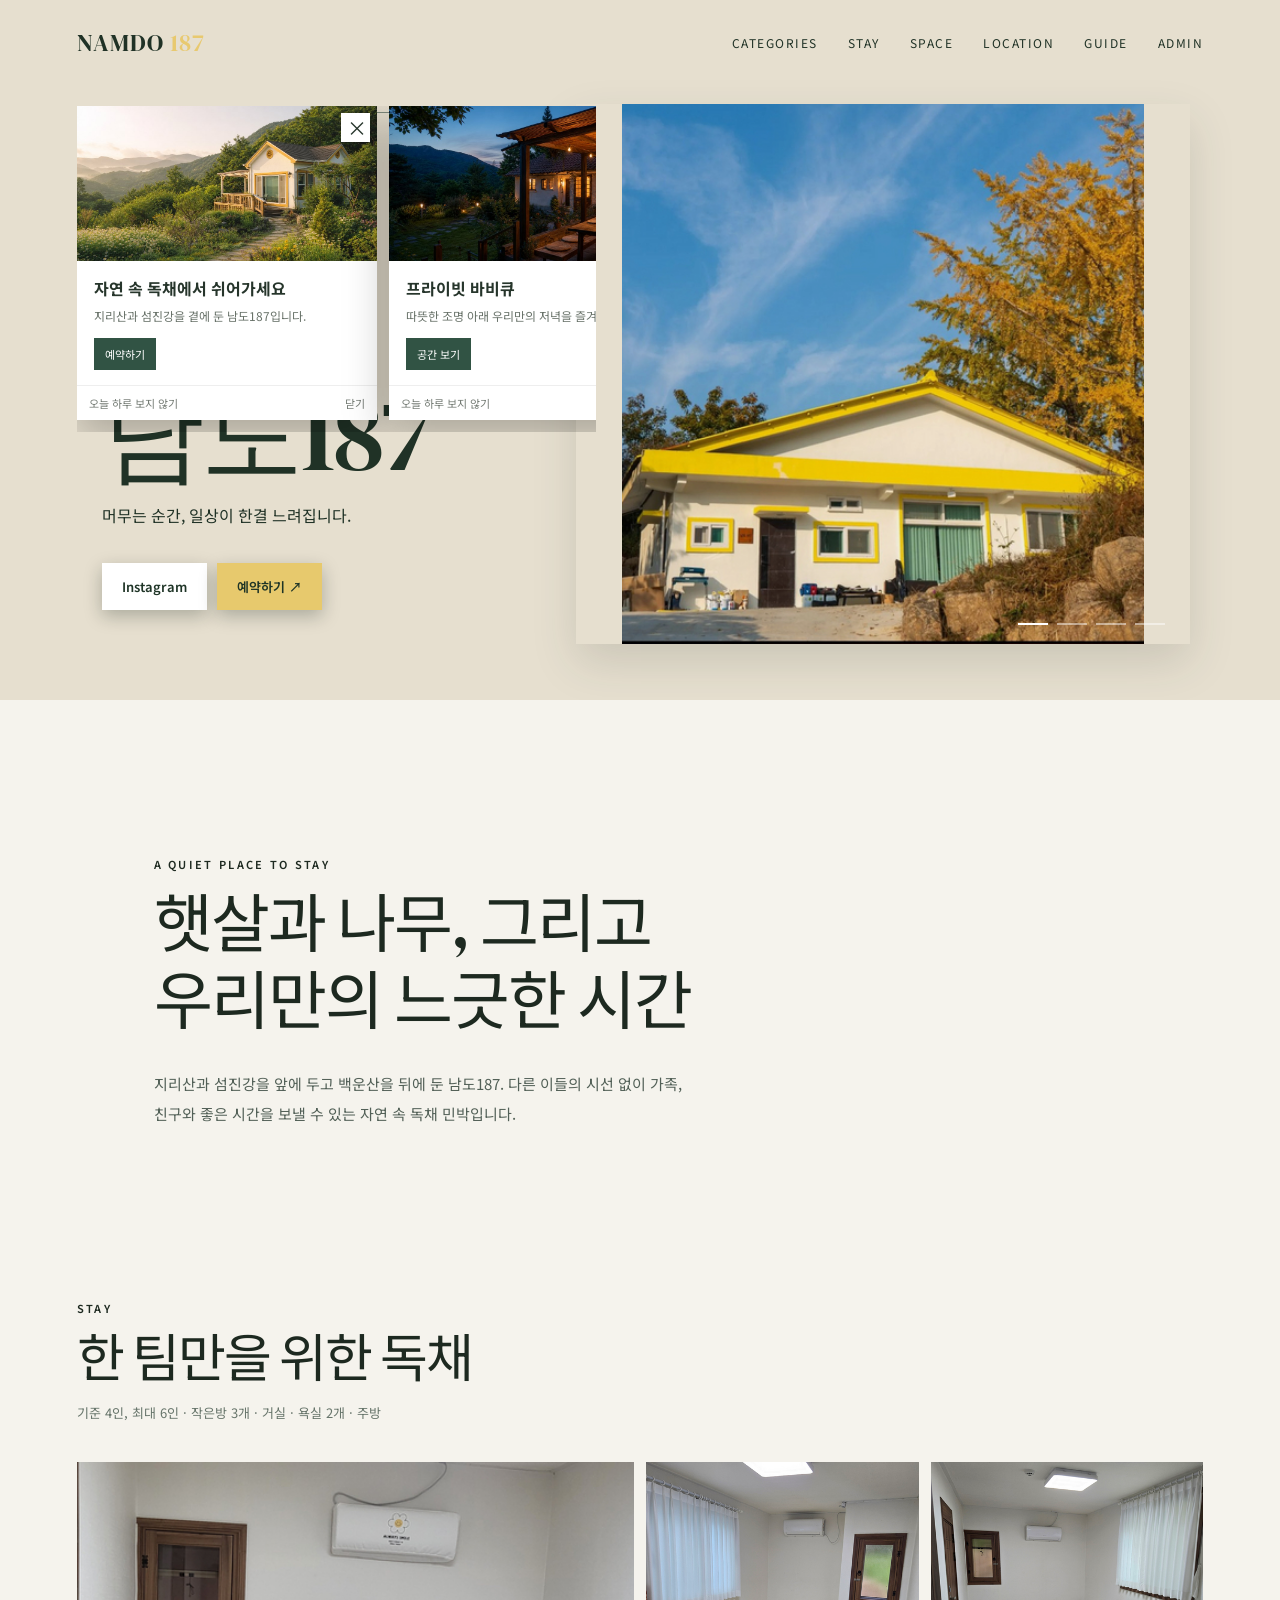
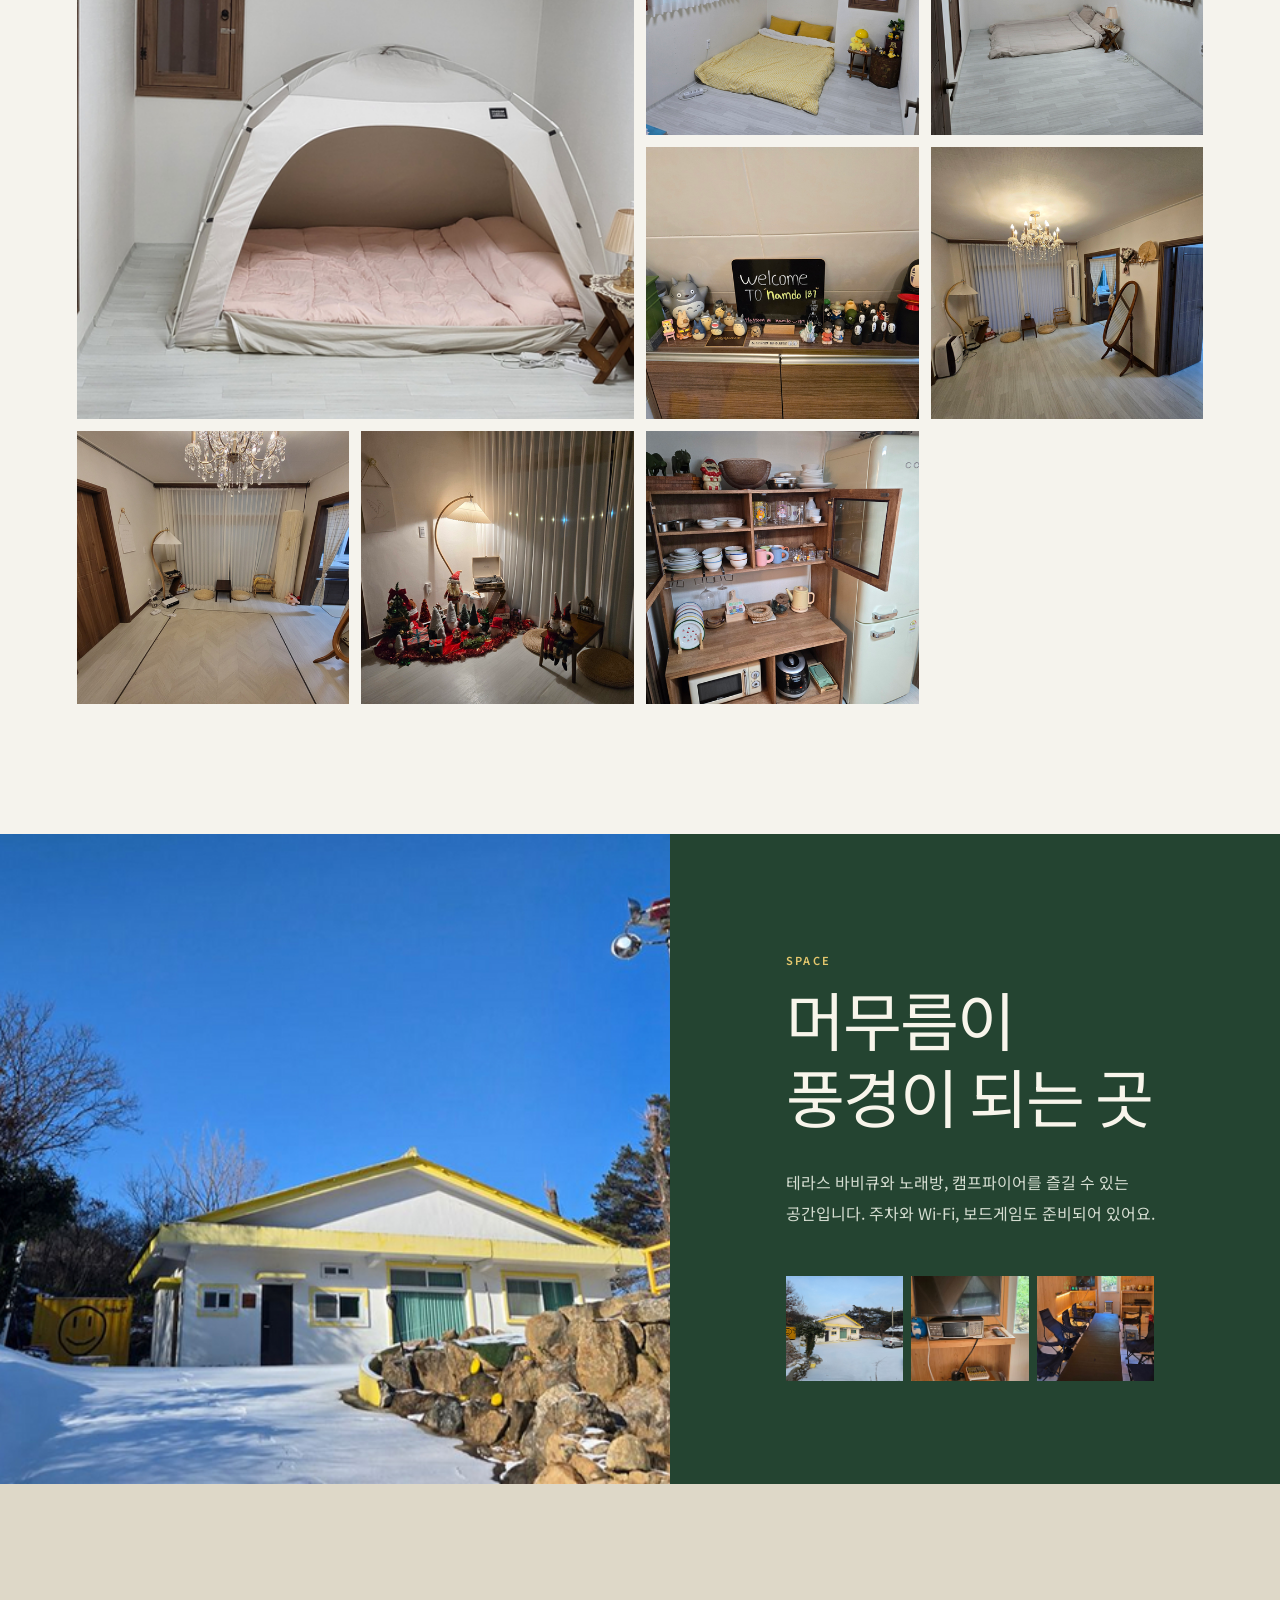
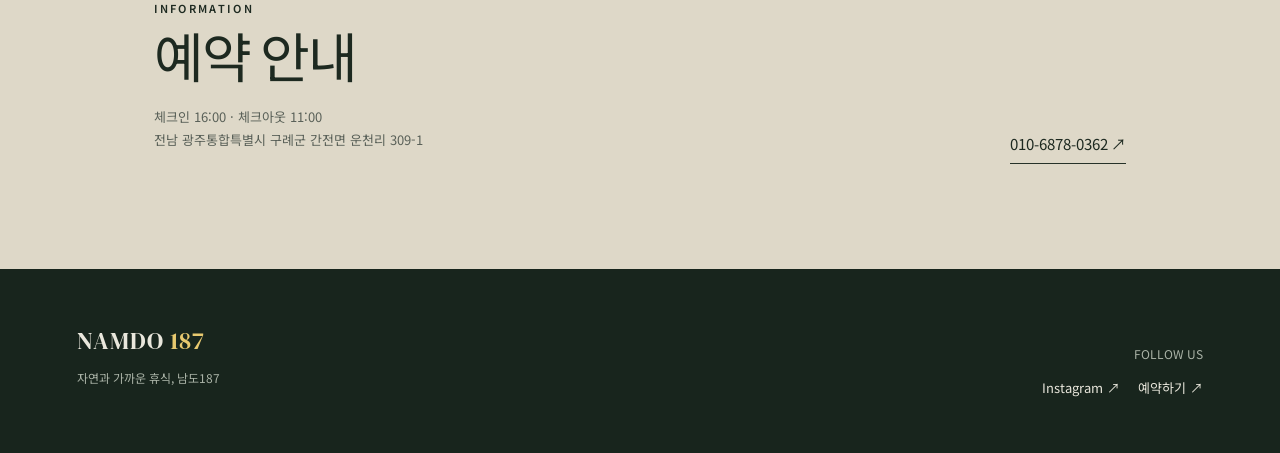
==== index.html @ 268ade26 "남도187 완성본" ====
<!doctype html>
<html lang="ko">
<head>
  <meta charset="utf-8"><meta name="viewport" content="width=device-width,initial-scale=1">
  <title>남도187 | 구례 지리산 독채 펜션</title>
  <meta name="description" content="전남 구례 지리산과 섬진강 인근 프라이빗 독채 펜션. 바비큐, 노래방, 캠프파이어, 가족모임, 감성숙소 남도187">
  <meta name="keywords" content="구례펜션, 지리산펜션, 구례독채, 섬진강숙소, 화개장터펜션, 구례가족펜션, 구례감성숙소, 남도187">
  <meta name="robots" content="index,follow">
  <meta property="og:type" content="website">
  <meta property="og:title" content="남도187 | 구례 지리산 독채 펜션">
  <meta property="og:description" content="지리산과 섬진강을 곁에 둔 전남 구례 프라이빗 독채 펜션">
  <meta property="og:image" content="images/ai-popup-cottage.jpg">
  <style>
    @import url('https://fonts.googleapis.com/css2?family=DM+Serif+Display&family=Noto+Sans+KR:wght@400;500;600&display=swap');
    *{box-sizing:border-box}html{scroll-behavior:smooth}body{margin:0;background:#f5f3ed;color:#1d2920;font-family:'Noto Sans KR',sans-serif;word-break:keep-all}a{text-decoration:none;color:inherit}button{font:inherit;cursor:pointer}.hero{height:650px;padding:110px 6vw 45px;background:#203c2c;position:relative;overflow:hidden;color:#fff}.hero img{position:absolute;inset:110px 7vw 45px;width:86vw;height:495px;object-fit:contain;opacity:0;transition:opacity 1.2s;filter:brightness(.83)}.hero img.active{opacity:1}header{height:84px;display:flex;align-items:center;justify-content:space-between;position:absolute;z-index:2;top:0;width:100%;padding:0 6vw}.brand{font:24px 'DM Serif Display',serif;letter-spacing:1px}.brand b{color:#e8c96f;font-weight:400}nav{display:flex;gap:30px;font-size:12px;letter-spacing:1.5px}.hero-copy{position:absolute;z-index:1;left:11vw;bottom:13%}.eyebrow{font-size:11px;letter-spacing:2.3px;font-weight:600}.hero h1{font:clamp(72px,11vw,140px)/.85 'DM Serif Display',serif;letter-spacing:-5px;margin:13px 0 23px;text-shadow:0 2px 18px #16251dcc}.hero em{font-style:normal;text-shadow:0 1px 10px #16251dcc}.dots{position:absolute;bottom:52px;right:6vw;z-index:1;display:flex;gap:9px}.dots button{width:30px;height:2px;padding:0;border:0;background:#fff7}.dots button.on{background:#fff}.quick-actions{position:absolute;z-index:2;right:8vw;bottom:65px;display:flex;gap:10px}.quick-actions a{background:#fff;color:#1e3426;padding:14px 20px;font-size:13px;font-weight:600;box-shadow:0 6px 18px #0d1b1244}.quick-actions a:last-child{background:#e7c96d}.popup{position:fixed;z-index:10;top:25px;right:25px;width:260px;background:#fff;color:#203428;padding:25px 22px;box-shadow:0 14px 35px #0003;font-size:13px}.popup strong{display:block;font-size:15px;margin:9px 0}.popup p{line-height:1.7;margin:0}.popup button{position:absolute;right:8px;top:5px;border:0;background:transparent;font-size:20px}.intro{max-width:960px;padding:145px 12vw}.intro h2,.head h2,.space h2,.guide h2{font:clamp(38px,5vw,65px)/1.2 'DM Serif Display','Noto Sans KR',serif;font-weight:400;letter-spacing:-2px;margin:15px 0 28px}.lead{max-width:560px;line-height:2;color:#526057;font-size:15px}.stay{padding:0 6vw 130px}.head{margin-bottom:40px}.head h2{font-size:52px;margin:12px 0}.head p:last-child{font-size:13px;color:#67756b}.grid{display:grid;grid-template-columns:repeat(4,1fr);gap:12px}.grid button{border:0;padding:0;overflow:hidden;aspect-ratio:1;background:#ddd}.grid button:first-child{grid-column:span 2;grid-row:span 2}.grid img{width:100%;height:100%;object-fit:cover;transition:transform .5s}.grid button:hover img{transform:scale(1.06)}.space{display:grid;grid-template-columns:1.1fr 1fr;background:#244431;color:#f8f5eb}.space>img{width:100%;height:650px;object-fit:cover}.space-copy{padding:105px 9vw 65px}.space-copy .eyebrow{color:#e5c86e}.space-copy p{line-height:1.9;color:#d5ddd1}.mini{display:flex;gap:8px;margin-top:48px}.mini img{width:31%;height:105px;object-fit:cover}.guide{padding:105px 12vw;background:#ded8c8;display:flex;justify-content:space-between;align-items:end}.guide h2{font-size:54px;margin:11px 0}.guide p:last-child{font-size:13px;color:#596058;line-height:1.8}.call{border-bottom:1px solid #263229;padding-bottom:9px;font-size:15px}footer{display:flex;justify-content:space-between;align-items:end;background:#18251d;color:#e9e7dc;padding:55px 6vw}footer p{font-size:12px;color:#aab3a7}.social{text-align:right}.social a{font-size:13px;margin-left:18px}.lightbox{position:fixed;inset:0;z-index:5;background:#000d;display:none;place-items:center;padding:5vh}.lightbox.show{display:grid}.lightbox img{max-height:90vh;max-width:100%;object-fit:contain}.lightbox button{position:absolute;right:25px;top:17px;color:#fff;background:0;border:0;font-size:35px}@media(max-width:700px){header{height:68px;padding:0 24px}nav{gap:11px;font-size:9px}.hero{height:570px;padding:90px 0 30px}.hero img{inset:100px 5vw 45px;width:90vw;height:385px}.hero-copy{left:8vw;bottom:22%}.hero h1{font-size:82px}.quick-actions{right:auto;left:8vw;bottom:43px}.quick-actions a{padding:12px 14px;font-size:12px}.popup{top:78px;right:14px;width:230px}.intro{padding:95px 8vw}.stay{padding:0 4vw 80px}.grid{grid-template-columns:repeat(2,1fr);gap:7px}.space{grid-template-columns:1fr}.space>img{height:390px}.space-copy{padding:70px 9vw}.guide{display:block;padding:75px 8vw}.call{display:inline-block;margin-top:25px}footer{display:block;padding:42px 7vw}.social{text-align:left;margin-top:30px}.social a{margin:0 18px 0 0}}
  </style>
<style>
  .hero{height:700px!important;background:#e6dfcf!important;color:#203226!important;padding:0!important}
  .hero img{inset:104px 7vw 55px auto!important;width:48vw!important;height:540px!important;filter:brightness(.95)!important;box-shadow:0 18px 42px #26332625}
  header{color:#203226!important}.hero-copy{left:8vw!important;bottom:170px!important;width:38vw}.hero h1{font-size:clamp(58px,8vw,108px)!important;letter-spacing:-3px!important;text-shadow:none!important}.hero em{line-height:1.8;text-shadow:none!important}.quick-actions{left:8vw!important;right:auto!important;bottom:90px!important}.dots{right:9vw!important;bottom:75px!important}.hero-note{position:absolute;z-index:2;top:112px;left:8vw;width:30vw;font-size:11px;letter-spacing:1.8px;line-height:1.8;color:#667164;border-top:1px solid #7d897c;padding-top:12px}.hero-note b{display:block;color:#203226;font:24px 'DM Serif Display','Noto Sans KR',serif;letter-spacing:0;margin-bottom:3px}.popup{top:106px!important;left:6vw!important;right:auto!important}.popup .today{border:0;background:none;padding:0;margin-top:13px;color:#6f7b70;font-size:11px;text-decoration:underline}@media(max-width:700px){.hero{height:610px!important}.hero img{top:118px!important;right:5vw!important;width:55vw!important;height:350px!important}.hero-copy{left:7vw!important;bottom:105px!important;width:46vw}.hero h1{font-size:58px!important}.hero-note{top:88px;left:7vw;width:42vw;font-size:9px}.quick-actions{left:7vw!important;bottom:42px!important}.dots{right:7vw!important;bottom:49px!important}.popup{top:78px!important;left:14px!important}.popup .today{font-size:10px}}
  .popup-host{position:fixed;z-index:20;top:106px;left:6vw;display:flex;gap:12px;align-items:flex-start;max-width:88vw;overflow-x:auto;padding:0 0 12px}.home-popup{flex:0 0 300px;background:#fff;color:#26352b;box-shadow:0 16px 42px #0004;position:relative}.home-popup.small{flex-basis:220px}.home-popup.medium{flex-basis:300px}.home-popup.large{flex-basis:410px}.home-popup>img{display:block;width:100%;height:155px;object-fit:cover}.home-popup.small>img{height:120px}.home-popup.medium>img{height:155px}.home-popup.large>img{height:215px}.home-popup-body{padding:15px 17px}.home-popup-body strong{display:block;font-size:16px;margin-bottom:6px}.home-popup-body p{margin:0 0 12px;font-size:12px;line-height:1.7;color:#687269}.home-popup.large .home-popup-body strong{font-size:19px}.home-popup-body a{display:inline-block;background:#315344;color:#fff;padding:8px 11px;font-size:11px}.home-popup-close{position:absolute;right:7px;top:7px;width:29px;height:29px;border:0;background:#fff;color:#26352b;font-size:20px;line-height:1;z-index:1}.home-popup-foot{border-top:1px solid #eee;display:flex;justify-content:space-between;padding:9px 12px;font-size:11px;color:#747b74}.home-popup-foot button{border:0;background:none;color:inherit;padding:0;font-size:11px}@media(max-width:700px){.popup-host{top:78px;left:14px;max-width:calc(100vw - 28px)}.home-popup.small{flex-basis:205px}.home-popup.medium{flex-basis:245px}.home-popup.large{flex-basis:300px}.home-popup.small>img{height:108px}.home-popup.medium>img{height:125px}.home-popup.large>img{height:165px}}
  body{overflow-x:hidden}.mobile-menu{display:none;border:1px solid #203226;background:#fff;color:#203226;padding:8px 11px;font-size:11px;letter-spacing:1px}
  @media(max-width:760px){header{height:68px!important;padding:0 20px!important}.mobile-menu{display:block;position:relative;z-index:3}header nav{display:none!important;position:absolute;top:62px;left:16px;right:16px;background:#203226;color:#fff;padding:16px;box-shadow:0 12px 30px #0003;flex-direction:column;align-items:stretch;gap:0!important}header nav.open{display:flex!important}header nav a{display:block;padding:11px 8px;border-bottom:1px solid #ffffff26;font-size:11px}.hero{height:680px!important}.hero img{top:96px!important;right:5vw!important;width:90vw!important;height:320px!important}.hero-note{display:none!important}.hero-copy{left:7vw!important;bottom:125px!important;width:86vw!important}.hero h1{font-size:54px!important}.quick-actions{left:7vw!important;bottom:43px!important}.quick-actions a{padding:12px 14px!important}.dots{right:7vw!important;bottom:49px!important}.intro{padding:80px 7vw!important}.room-grid,.grid{grid-template-columns:repeat(2,minmax(0,1fr))!important}.guide{padding:65px 7vw!important}.popup-host{max-width:calc(100vw - 28px)!important}.home-popup.large{flex-basis:min(300px,calc(100vw - 42px))!important}}
</style></head>
<body>
  <div class="popup-host" id="popupHost" aria-live="polite"></div>
  <section class="hero" id="top">
    <img src="images/exterior-01.jpg" class="active" alt="남도187 외관"><img src="images/exterior-02.jpg" alt="남도187 풍경"><img src="images/exterior-04.jpg" alt="남도187 외관"><img src="images/exterior-09.jpg" alt="남도187 외관">
    <header><a class="brand" href="#top">NAMDO <b>187</b></a><button class="mobile-menu" type="button" aria-label="메뉴 열기" aria-expanded="false">MENU</button><nav><a href="categories.html">CATEGORIES</a><a href="#stay">STAY</a><a href="#space">SPACE</a><a href="location.html">LOCATION</a><a href="#guide">GUIDE</a><a href="admin.html">ADMIN</a></nav></header>
    <div class="hero-note"><b>PRIVATE HOUSE STAY</b>지리산과 섬진강을 앞에 두고<br>백운산을 뒤에 둔, 한 팀만을 위한 쉼.</div><div class="hero-copy"><p class="eyebrow">REST IN THE GREEN</p><h1>남도187</h1><em>머무는 순간, 일상이 한결 느려집니다.</em></div><div class="quick-actions"><a href="https://www.instagram.com/namdo._.187" target="_blank" rel="noreferrer">Instagram</a><a href="https://booking.ddnayo.com/?accommodationId=15392" target="_blank" rel="noreferrer">예약하기 ↗</a></div><div class="dots"></div>
  </section>
  <section class="intro"><p class="eyebrow">A QUIET PLACE TO STAY</p><h2>햇살과 나무, 그리고<br>우리만의 느긋한 시간</h2><p class="lead">지리산과 섬진강을 앞에 두고 백운산을 뒤에 둔 남도187. 다른 이들의 시선 없이 가족, 친구와 좋은 시간을 보낼 수 있는 자연 속 독채 민박입니다.</p></section>
  <section class="stay" id="stay"><div class="head"><p class="eyebrow">STAY</p><h2>한 팀만을 위한 독채</h2><p>기준 4인, 최대 6인 · 작은방 3개 · 거실 · 욕실 2개 · 주방</p></div><div class="grid">
    <button><img src="images/1784091966416EDcisw9vhcFYEVqOu87.jpg" alt="남도187 객실"></button><button><img src="images/1784091977396NwtsdalVJvIAydZhX8y.jpg" alt="남도187 객실"></button><button><img src="images/1784091977602bdfB5RY42FQVFJ9qvtE.jpg" alt="남도187 객실"></button><button><img src="images/17840919794480qQ7K8nSnK1GvT6TC2F.jpg" alt="남도187 객실"></button><button><img src="images/1784091979524JDp4YwHPaCRFed4fC9D.jpg" alt="남도187 객실"></button><button><img src="images/1784091980334wqnUEhGrhEyhb5Jciz8.jpg" alt="남도187 객실"></button><button><img src="images/1784091980471cGPNAbERw4Rb2mqcfBU.jpg" alt="남도187 객실"></button><button><img src="images/1784091981133j2K8mLqkpd3343VXgXd.jpg" alt="남도187 객실"></button>
  </div></section>
  <section class="space" id="space"><img src="images/exterior-19.jpg" alt="남도187 야외 공간"><div class="space-copy"><p class="eyebrow">SPACE</p><h2>머무름이<br>풍경이 되는 곳</h2><p>테라스 바비큐와 노래방, 캠프파이어를 즐길 수 있는 공간입니다. 주차와 Wi-Fi, 보드게임도 준비되어 있어요.</p><div class="mini"><img src="images/exterior-13.jpg" alt="부대시설"><img src="images/exterior-16.jpg" alt="부대시설"><img src="images/exterior-17.jpg" alt="부대시설"></div></div></section>
  <section class="guide" id="guide"><div><p class="eyebrow">INFORMATION</p><h2>예약 안내</h2><p>체크인 16:00 · 체크아웃 11:00<br>전남 광주통합특별시 구례군 간전면 운천리 309-1</p></div><a class="call" href="tel:01068780362">010-6878-0362 ↗</a></section>
  <footer><div><a class="brand" href="#top">NAMDO <b>187</b></a><p>자연과 가까운 휴식, 남도187</p></div><div class="social"><p>FOLLOW US</p><a href="https://www.instagram.com/namdo._.187" target="_blank" rel="noreferrer">Instagram ↗</a><a href="https://booking.ddnayo.com/?accommodationId=15392" target="_blank" rel="noreferrer">예약하기 ↗</a></div></footer>
  <div class="lightbox"><button aria-label="닫기">×</button><img alt="확대 사진"></div>
  <script>
    const slides=[...document.querySelectorAll('.hero>img')],dots=document.querySelector('.dots');let n=0;slides.forEach((_,i)=>{let b=document.createElement('button');b.onclick=()=>show(i);dots.append(b)});const buttons=[...dots.children];function show(i){slides[n].classList.remove('active');buttons[n].classList.remove('on');n=i;slides[n].classList.add('active');buttons[n].classList.add('on')}show(0);setInterval(()=>show((n+1)%slides.length),5200);
    const box=document.querySelector('.lightbox'),big=box.querySelector('img');document.querySelectorAll('.grid img').forEach(img=>img.closest('button').onclick=()=>{big.src=img.src;box.classList.add('show')});box.onclick=()=>box.classList.remove('show');
    const menuButton=document.querySelector('.mobile-menu'),mobileNav=document.querySelector('header nav');menuButton.onclick=()=>{const open=mobileNav.classList.toggle('open');menuButton.setAttribute('aria-expanded',String(open));menuButton.textContent=open?'CLOSE':'MENU'};mobileNav.querySelectorAll('a').forEach(link=>link.onclick=()=>{mobileNav.classList.remove('open');menuButton.setAttribute('aria-expanded','false');menuButton.textContent='MENU'});
  </script>
<script src="site-loader.js"></script></body></html>
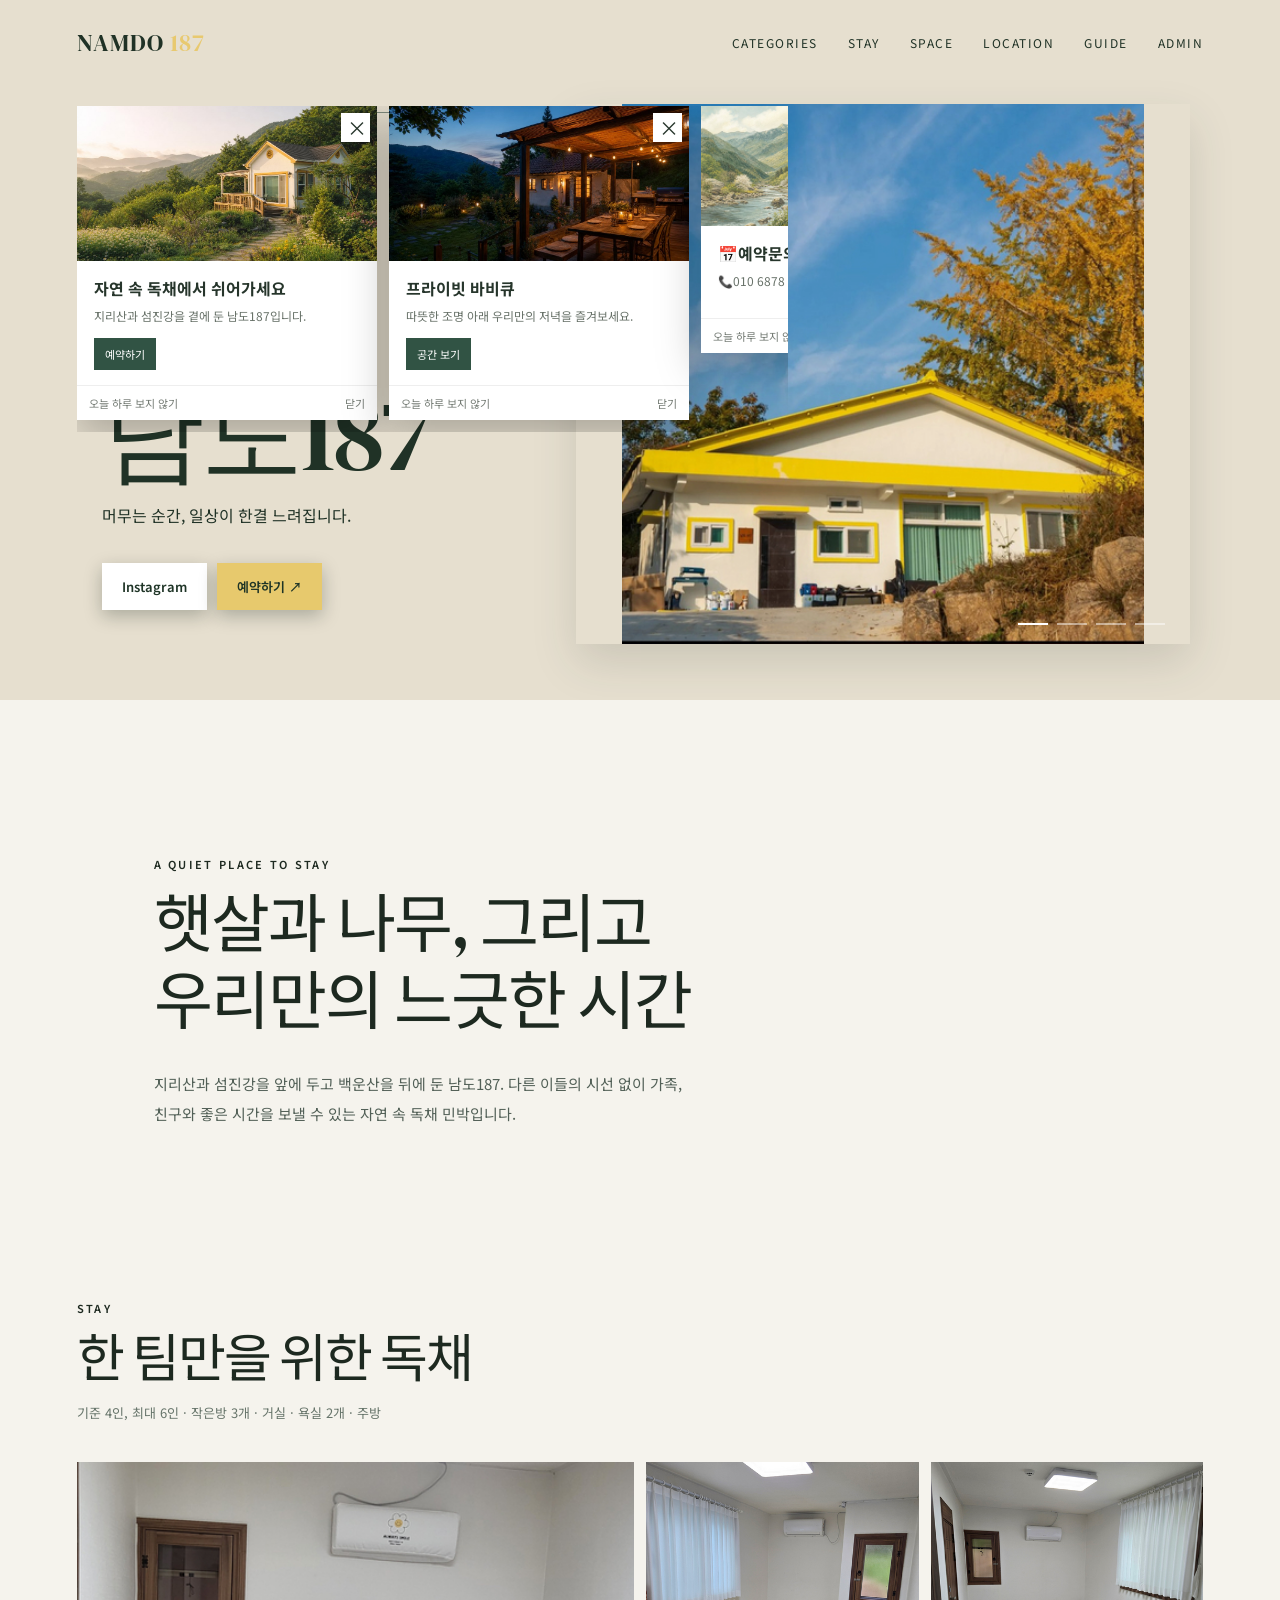
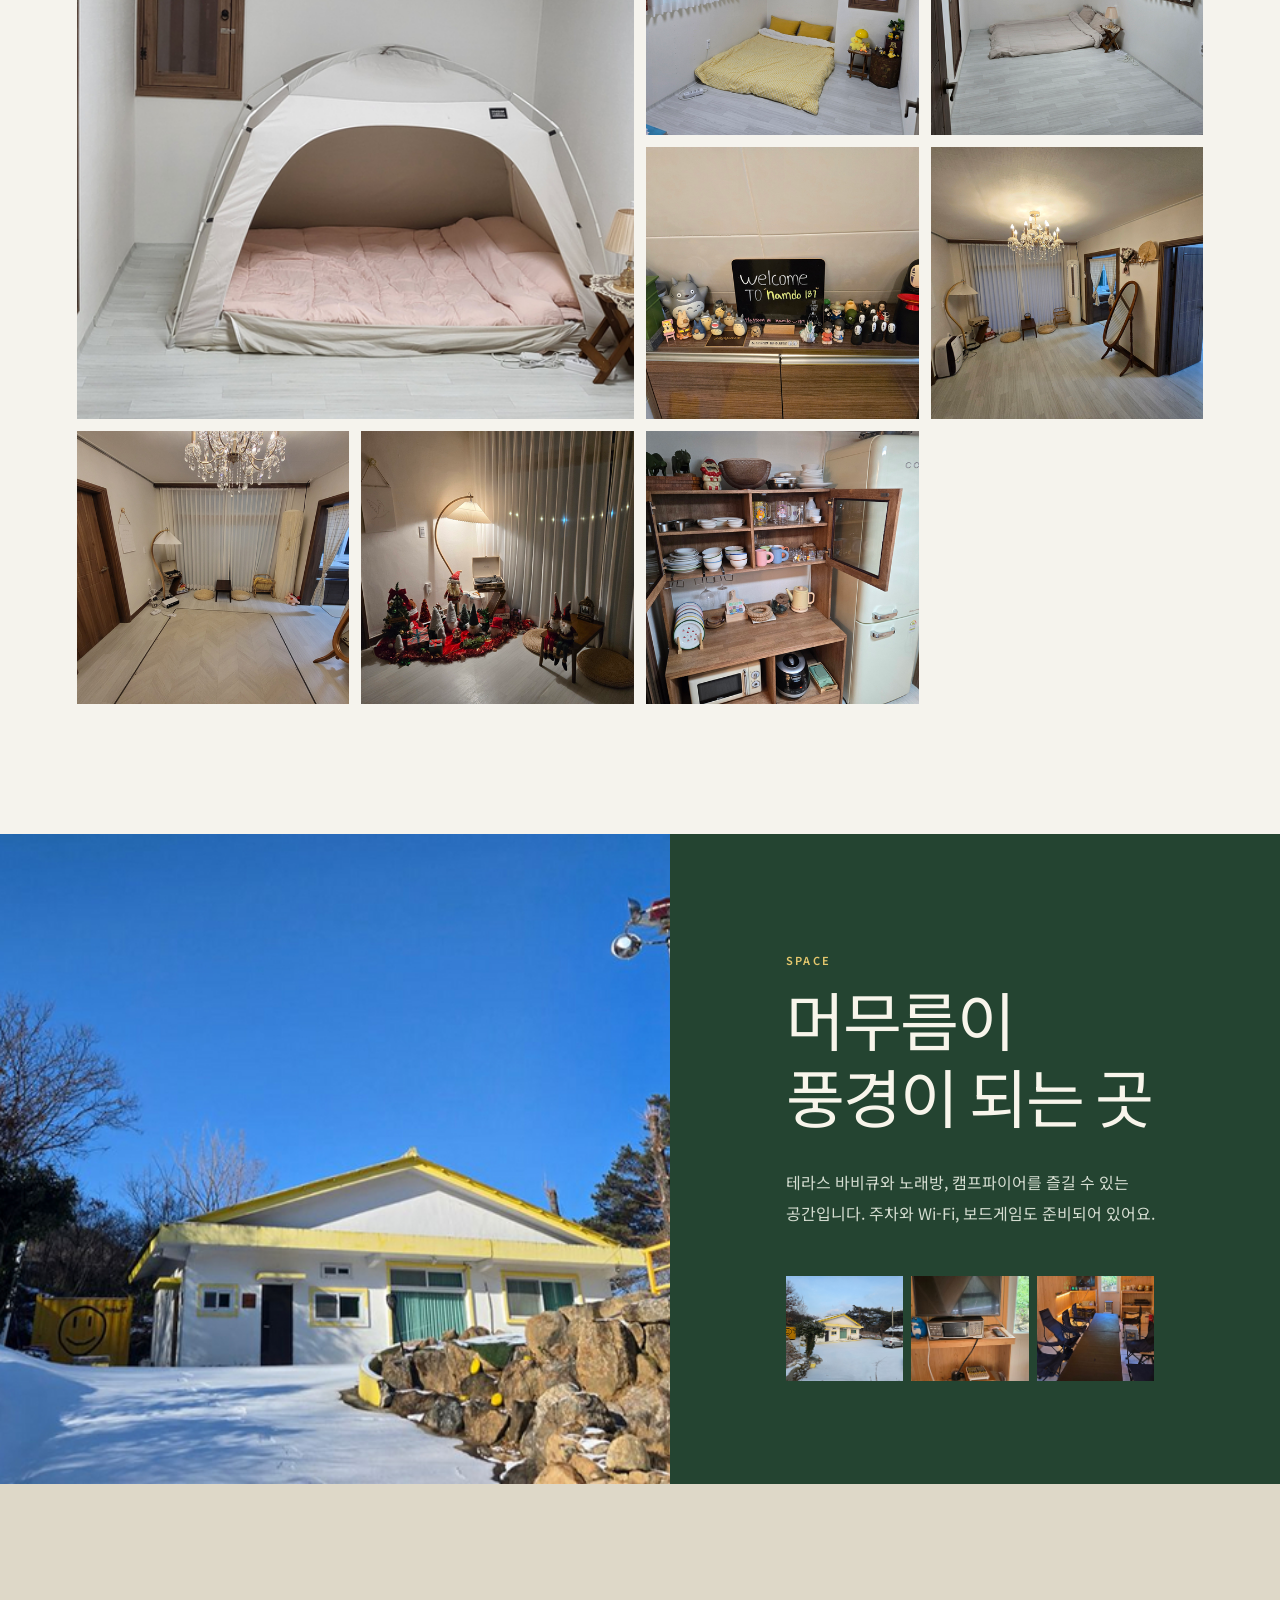
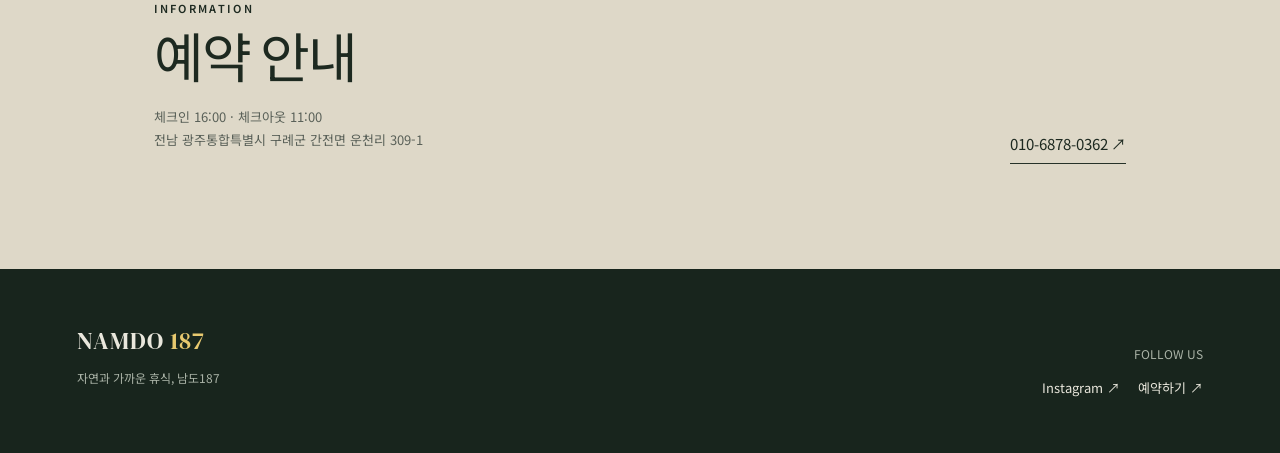
==== commit 55381f64: "찐최종본" ====
--- a/index.html
+++ b/index.html
@@ -6,10 +6,34 @@
   <meta name="description" content="전남 구례 지리산과 섬진강 인근 프라이빗 독채 펜션. 바비큐, 노래방, 캠프파이어, 가족모임, 감성숙소 남도187">
   <meta name="keywords" content="구례펜션, 지리산펜션, 구례독채, 섬진강숙소, 화개장터펜션, 구례가족펜션, 구례감성숙소, 남도187">
   <meta name="robots" content="index,follow">
+  <meta name="naver-site-verification" content="825c90c27bb3fd767523463f4cbb3f20a6d10c34">
+  <link rel="canonical" href="https://iamch094-jpg.github.io/">
   <meta property="og:type" content="website">
   <meta property="og:title" content="남도187 | 구례 지리산 독채 펜션">
   <meta property="og:description" content="지리산과 섬진강을 곁에 둔 전남 구례 프라이빗 독채 펜션">
-  <meta property="og:image" content="images/ai-popup-cottage.jpg">
+  <meta property="og:url" content="https://iamch094-jpg.github.io/">
+  <meta property="og:site_name" content="남도187">
+  <meta property="og:locale" content="ko_KR">
+  <meta property="og:image" content="https://iamch094-jpg.github.io/images/ai-popup-cottage.jpg">
+  <script type="application/ld+json">
+  {
+    "@context": "https://schema.org",
+    "@type": "LodgingBusiness",
+    "name": "남도187",
+    "description": "지리산과 섬진강 인근 전남 구례 프라이빗 독채 펜션",
+    "url": "https://iamch094-jpg.github.io/",
+    "image": "https://iamch094-jpg.github.io/images/ai-popup-cottage.jpg",
+    "telephone": "+82-10-6878-0362",
+    "address": {
+      "@type": "PostalAddress",
+      "streetAddress": "간전면 운천리 309-1",
+      "addressLocality": "구례군",
+      "addressRegion": "전라남도",
+      "addressCountry": "KR"
+    },
+    "sameAs": ["https://www.instagram.com/namdo._.187"]
+  }
+  </script>
   <style>
     @import url('https://fonts.googleapis.com/css2?family=DM+Serif+Display&family=Noto+Sans+KR:wght@400;500;600&display=swap');
     *{box-sizing:border-box}html{scroll-behavior:smooth}body{margin:0;background:#f5f3ed;color:#1d2920;font-family:'Noto Sans KR',sans-serif;word-break:keep-all}a{text-decoration:none;color:inherit}button{font:inherit;cursor:pointer}.hero{height:650px;padding:110px 6vw 45px;background:#203c2c;position:relative;overflow:hidden;color:#fff}.hero img{position:absolute;inset:110px 7vw 45px;width:86vw;height:495px;object-fit:contain;opacity:0;transition:opacity 1.2s;filter:brightness(.83)}.hero img.active{opacity:1}header{height:84px;display:flex;align-items:center;justify-content:space-between;position:absolute;z-index:2;top:0;width:100%;padding:0 6vw}.brand{font:24px 'DM Serif Display',serif;letter-spacing:1px}.brand b{color:#e8c96f;font-weight:400}nav{display:flex;gap:30px;font-size:12px;letter-spacing:1.5px}.hero-copy{position:absolute;z-index:1;left:11vw;bottom:13%}.eyebrow{font-size:11px;letter-spacing:2.3px;font-weight:600}.hero h1{font:clamp(72px,11vw,140px)/.85 'DM Serif Display',serif;letter-spacing:-5px;margin:13px 0 23px;text-shadow:0 2px 18px #16251dcc}.hero em{font-style:normal;text-shadow:0 1px 10px #16251dcc}.dots{position:absolute;bottom:52px;right:6vw;z-index:1;display:flex;gap:9px}.dots button{width:30px;height:2px;padding:0;border:0;background:#fff7}.dots button.on{background:#fff}.quick-actions{position:absolute;z-index:2;right:8vw;bottom:65px;display:flex;gap:10px}.quick-actions a{background:#fff;color:#1e3426;padding:14px 20px;font-size:13px;font-weight:600;box-shadow:0 6px 18px #0d1b1244}.quick-actions a:last-child{background:#e7c96d}.popup{position:fixed;z-index:10;top:25px;right:25px;width:260px;background:#fff;color:#203428;padding:25px 22px;box-shadow:0 14px 35px #0003;font-size:13px}.popup strong{display:block;font-size:15px;margin:9px 0}.popup p{line-height:1.7;margin:0}.popup button{position:absolute;right:8px;top:5px;border:0;background:transparent;font-size:20px}.intro{max-width:960px;padding:145px 12vw}.intro h2,.head h2,.space h2,.guide h2{font:clamp(38px,5vw,65px)/1.2 'DM Serif Display','Noto Sans KR',serif;font-weight:400;letter-spacing:-2px;margin:15px 0 28px}.lead{max-width:560px;line-height:2;color:#526057;font-size:15px}.stay{padding:0 6vw 130px}.head{margin-bottom:40px}.head h2{font-size:52px;margin:12px 0}.head p:last-child{font-size:13px;color:#67756b}.grid{display:grid;grid-template-columns:repeat(4,1fr);gap:12px}.grid button{border:0;padding:0;overflow:hidden;aspect-ratio:1;background:#ddd}.grid button:first-child{grid-column:span 2;grid-row:span 2}.grid img{width:100%;height:100%;object-fit:cover;transition:transform .5s}.grid button:hover img{transform:scale(1.06)}.space{display:grid;grid-template-columns:1.1fr 1fr;background:#244431;color:#f8f5eb}.space>img{width:100%;height:650px;object-fit:cover}.space-copy{padding:105px 9vw 65px}.space-copy .eyebrow{color:#e5c86e}.space-copy p{line-height:1.9;color:#d5ddd1}.mini{display:flex;gap:8px;margin-top:48px}.mini img{width:31%;height:105px;object-fit:cover}.guide{padding:105px 12vw;background:#ded8c8;display:flex;justify-content:space-between;align-items:end}.guide h2{font-size:54px;margin:11px 0}.guide p:last-child{font-size:13px;color:#596058;line-height:1.8}.call{border-bottom:1px solid #263229;padding-bottom:9px;font-size:15px}footer{display:flex;justify-content:space-between;align-items:end;background:#18251d;color:#e9e7dc;padding:55px 6vw}footer p{font-size:12px;color:#aab3a7}.social{text-align:right}.social a{font-size:13px;margin-left:18px}.lightbox{position:fixed;inset:0;z-index:5;background:#000d;display:none;place-items:center;padding:5vh}.lightbox.show{display:grid}.lightbox img{max-height:90vh;max-width:100%;object-fit:contain}.lightbox button{position:absolute;right:25px;top:17px;color:#fff;background:0;border:0;font-size:35px}@media(max-width:700px){header{height:68px;padding:0 24px}nav{gap:11px;font-size:9px}.hero{height:570px;padding:90px 0 30px}.hero img{inset:100px 5vw 45px;width:90vw;height:385px}.hero-copy{left:8vw;bottom:22%}.hero h1{font-size:82px}.quick-actions{right:auto;left:8vw;bottom:43px}.quick-actions a{padding:12px 14px;font-size:12px}.popup{top:78px;right:14px;width:230px}.intro{padding:95px 8vw}.stay{padding:0 4vw 80px}.grid{grid-template-columns:repeat(2,1fr);gap:7px}.space{grid-template-columns:1fr}.space>img{height:390px}.space-copy{padding:70px 9vw}.guide{display:block;padding:75px 8vw}.call{display:inline-block;margin-top:25px}footer{display:block;padding:42px 7vw}.social{text-align:left;margin-top:30px}.social a{margin:0 18px 0 0}}
@@ -27,7 +51,7 @@
   <section class="hero" id="top">
     <img src="images/exterior-01.jpg" class="active" alt="남도187 외관"><img src="images/exterior-02.jpg" alt="남도187 풍경"><img src="images/exterior-04.jpg" alt="남도187 외관"><img src="images/exterior-09.jpg" alt="남도187 외관">
     <header><a class="brand" href="#top">NAMDO <b>187</b></a><button class="mobile-menu" type="button" aria-label="메뉴 열기" aria-expanded="false">MENU</button><nav><a href="categories.html">CATEGORIES</a><a href="#stay">STAY</a><a href="#space">SPACE</a><a href="location.html">LOCATION</a><a href="#guide">GUIDE</a><a href="admin.html">ADMIN</a></nav></header>
-    <div class="hero-note"><b>PRIVATE HOUSE STAY</b>지리산과 섬진강을 앞에 두고<br>백운산을 뒤에 둔, 한 팀만을 위한 쉼.</div><div class="hero-copy"><p class="eyebrow">REST IN THE GREEN</p><h1>남도187</h1><em>머무는 순간, 일상이 한결 느려집니다.</em></div><div class="quick-actions"><a href="https://www.instagram.com/namdo._.187" target="_blank" rel="noreferrer">Instagram</a><a href="https://booking.ddnayo.com/?accommodationId=15392" target="_blank" rel="noreferrer">예약하기 ↗</a></div><div class="dots"></div>
+    <div class="hero-note"><b>PRIVATE HOUSE STAY</b>지리산과 섬진강을 앞에 두고<br>백운산을 뒤에 둔, 한 팀만을 위한 쉼.</div><div class="hero-copy"><p class="eyebrow">REST IN THE GREEN</p><h1>남도187</h1><em>머무는 순간, 일상이 한결 느려집니다.</em></div><div class="quick-actions"><a href="https://www.instagram.com/namdo._.187" target="_blank" rel="noreferrer">Instagram</a><a href="https://booking.ddnayo.com/?accommodationId=106652" target="_blank" rel="noreferrer">예약하기 ↗</a></div><div class="dots"></div>
   </section>
   <section class="intro"><p class="eyebrow">A QUIET PLACE TO STAY</p><h2>햇살과 나무, 그리고<br>우리만의 느긋한 시간</h2><p class="lead">지리산과 섬진강을 앞에 두고 백운산을 뒤에 둔 남도187. 다른 이들의 시선 없이 가족, 친구와 좋은 시간을 보낼 수 있는 자연 속 독채 민박입니다.</p></section>
   <section class="stay" id="stay"><div class="head"><p class="eyebrow">STAY</p><h2>한 팀만을 위한 독채</h2><p>기준 4인, 최대 6인 · 작은방 3개 · 거실 · 욕실 2개 · 주방</p></div><div class="grid">
@@ -35,7 +59,7 @@
   </div></section>
   <section class="space" id="space"><img src="images/exterior-19.jpg" alt="남도187 야외 공간"><div class="space-copy"><p class="eyebrow">SPACE</p><h2>머무름이<br>풍경이 되는 곳</h2><p>테라스 바비큐와 노래방, 캠프파이어를 즐길 수 있는 공간입니다. 주차와 Wi-Fi, 보드게임도 준비되어 있어요.</p><div class="mini"><img src="images/exterior-13.jpg" alt="부대시설"><img src="images/exterior-16.jpg" alt="부대시설"><img src="images/exterior-17.jpg" alt="부대시설"></div></div></section>
   <section class="guide" id="guide"><div><p class="eyebrow">INFORMATION</p><h2>예약 안내</h2><p>체크인 16:00 · 체크아웃 11:00<br>전남 광주통합특별시 구례군 간전면 운천리 309-1</p></div><a class="call" href="tel:01068780362">010-6878-0362 ↗</a></section>
-  <footer><div><a class="brand" href="#top">NAMDO <b>187</b></a><p>자연과 가까운 휴식, 남도187</p></div><div class="social"><p>FOLLOW US</p><a href="https://www.instagram.com/namdo._.187" target="_blank" rel="noreferrer">Instagram ↗</a><a href="https://booking.ddnayo.com/?accommodationId=15392" target="_blank" rel="noreferrer">예약하기 ↗</a></div></footer>
+  <footer><div><a class="brand" href="#top">NAMDO <b>187</b></a><p>자연과 가까운 휴식, 남도187</p></div><div class="social"><p>FOLLOW US</p><a href="https://www.instagram.com/namdo._.187" target="_blank" rel="noreferrer">Instagram ↗</a><a href="https://booking.ddnayo.com/?accommodationId=106652" target="_blank" rel="noreferrer">예약하기 ↗</a></div></footer>
   <div class="lightbox"><button aria-label="닫기">×</button><img alt="확대 사진"></div>
   <script>
     const slides=[...document.querySelectorAll('.hero>img')],dots=document.querySelector('.dots');let n=0;slides.forEach((_,i)=>{let b=document.createElement('button');b.onclick=()=>show(i);dots.append(b)});const buttons=[...dots.children];function show(i){slides[n].classList.remove('active');buttons[n].classList.remove('on');n=i;slides[n].classList.add('active');buttons[n].classList.add('on')}show(0);setInterval(()=>show((n+1)%slides.length),5200);
